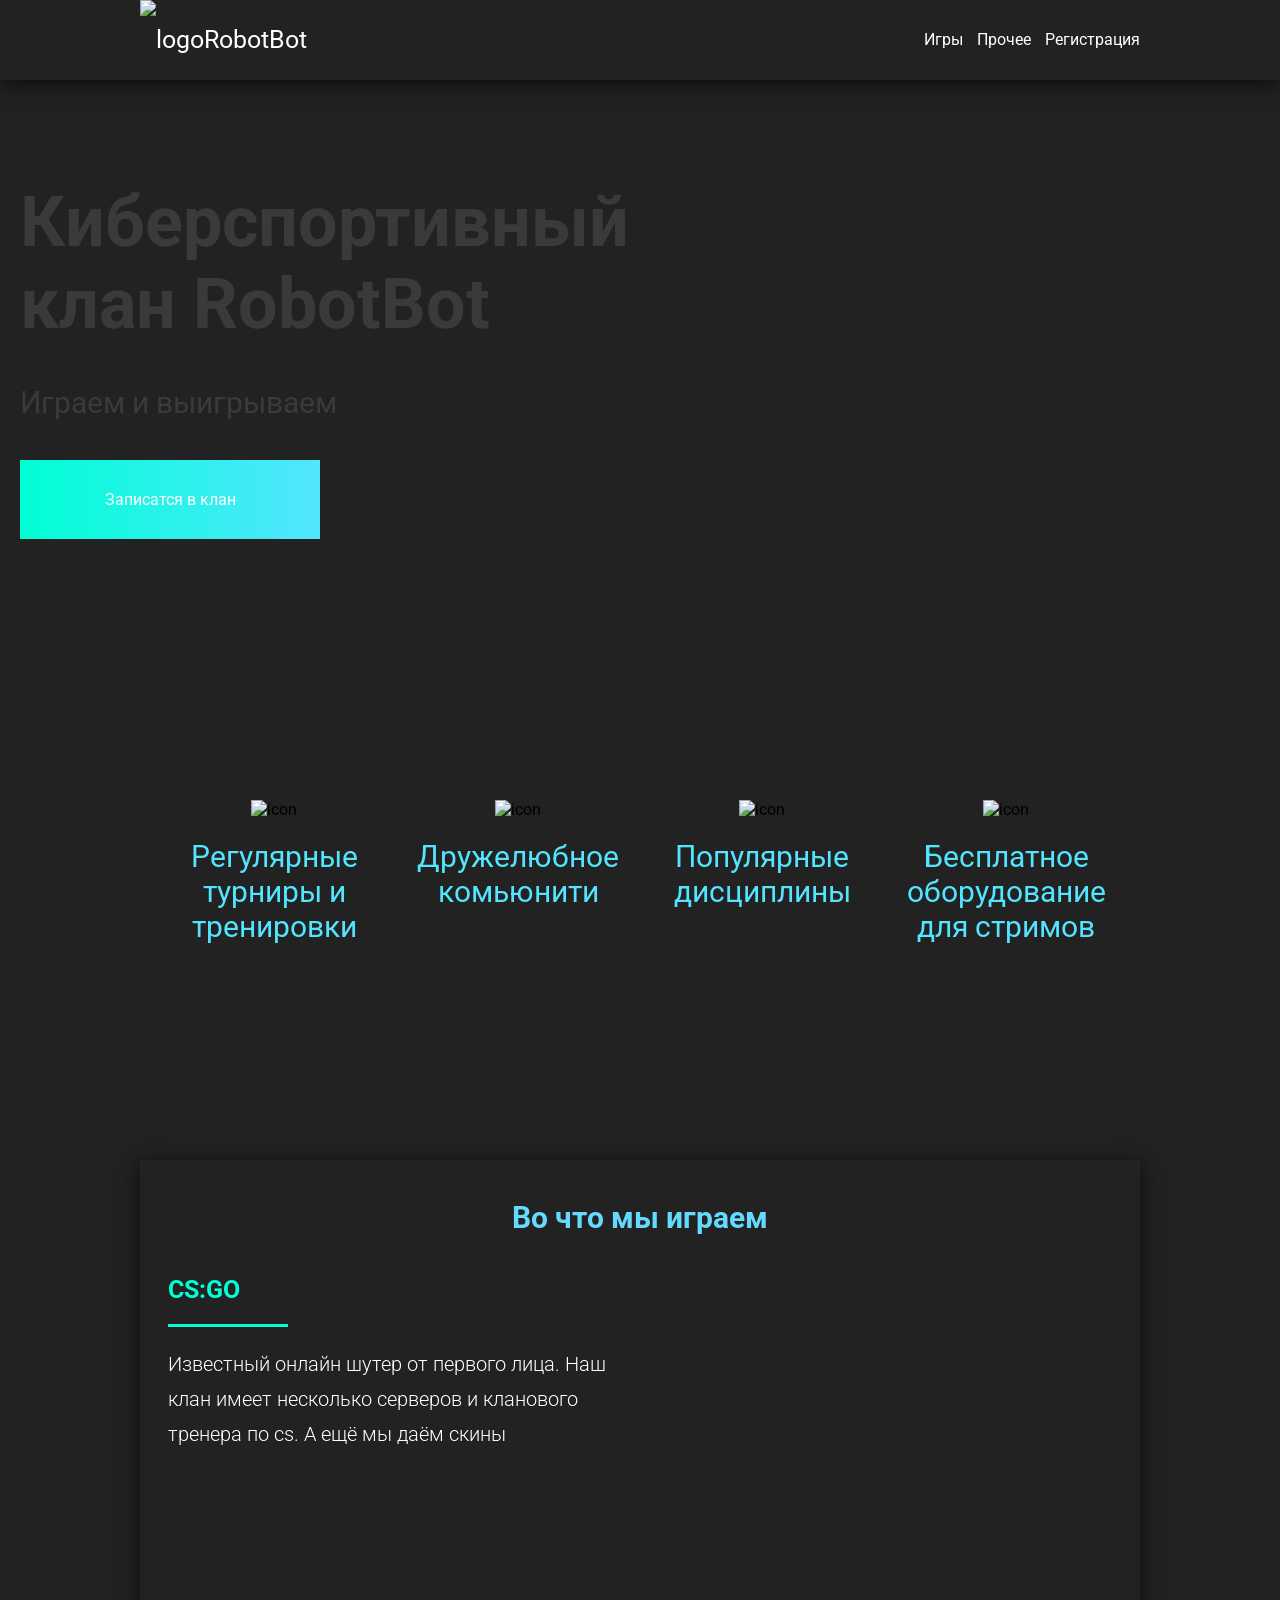
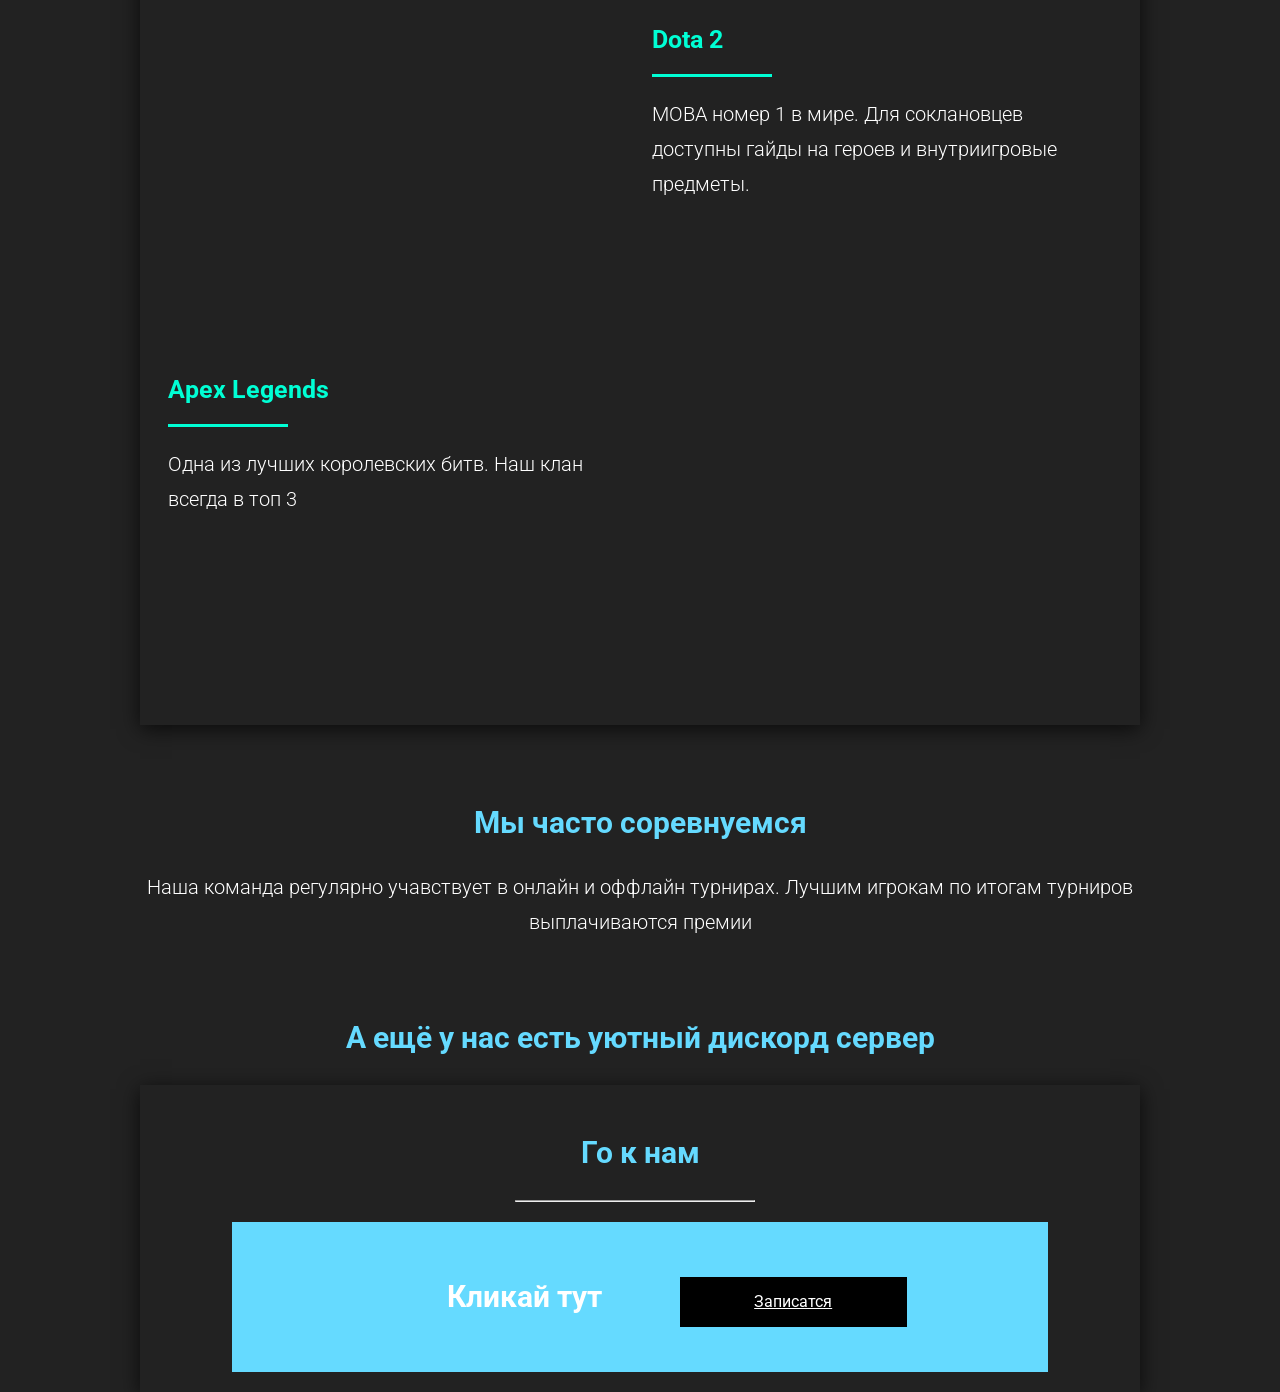
==== index.html @ 164caab8 "Update and rename landing.html to index.html" ====
<!DOCTYPE html>
<html lang="en">
<head>
    <meta charset="UTF-8">
    <meta name="viewport" content="width=device-width, initial-scale=1.0">
    <title>Document</title>
    <link rel="stylesheet" href="landing.css">
</head>
<body>
    <div class="navmenu">
        <div class="container">
            <a href="#" class="logo"><img src="img\icons\site_logo.svg" alt="logo"><span>RobotBot</span></a>
            <div class="navigation">
                <a href="#games" class="navitem">Игры</a>
                <a href="#competitive" class="navitem">Прочее</a>
                <a href="#server" class="navitem">Регистрация</a>
            </div>
        </div>
    </div>
    <div class="banner">
        <div class="bannercontent">
            <h1 class="bannertitle">Киберспортивный <br>клан RobotBot<br></h1>
            <p class="bannersubtitle">Играем и выигрываем</p>
            <a href="#" class="bannerbutton">Записатся в клан</a>
        </div>
    </div>
    <div class="about">
        <div class="container">
            <div class="aboutcard">
                <img class="aboutcardimg" src="img\icons\scope.svg" alt="icon">
                <p class="aboutcardtitle">Регулярные турниры и тренировки</p>
            </div>
            <div class="aboutcard">
                <img class="aboutcardimg" src="img\icons\friendly.svg" alt="icon">
                <p class="aboutcardtitle">Дружелюбное комьюнити</p>
            </div>
            <div class="aboutcard">
                <img class="aboutcardimg" src="img\icons\joystic.svg" alt="icon">
                <p class="aboutcardtitle">Популярные дисциплины</p>
            </div>
            <div class="aboutcard">
                <img class="aboutcardimg" src="img\icons\twitch.svg" alt="icon">
                <p class="aboutcardtitle">Бесплатное оборудование для стримов</p>
            </div>
        </div>
    </div>
    <div class="games" id="games">
        <div class="container gamescontainer">
            <h2 class="sectiontitle">Во что мы играем</h2>
            <div class="gamescard game1">
                <div class="gamecardcontent">
                    <h3 class="gametitle">CS:GO</h3>
                    <hr class="gamedevider">
                    <p class="gametext sectiontext">Известный онлайн шутер от первого лица. Наш клан имеет несколько серверов и кланового тренера по cs. А ещё мы даём скины</p>
                </div>
                <div class="gamescardimg"></div>
            </div> <!--Сделать ещё 2 карточки-->
            <div class="gamescard game2">
            <div class="gamescardimg2"></div>
            <div class="gamecardcontent">
                <h3 class="gametitle">Dota 2</h3>
                <hr class="gamedevider">
                <p class="gametext sectiontext">MOBA номер 1 в мире. Для соклановцев доступны гайды на героев и внутриигровые предметы.</p>
            </div>
        </div>
        <div class="gamescard game3">
            <div class="gamecardcontent">
                <h3 class="gametitle">Apex Legends</h3>
                <hr class="gamedevider">
                <p class="gametext sectiontext">Одна из лучших королевских битв. Наш клан всегда в топ 3</p>
            </div>
            <div class="gamescardimg3"></div>
        </div>
    </div>
    </div>
    <div class="competitive" id="competitive">
        <div class="container">
        <h2 class="sectiontitle">Мы часто соревнуемся</h2>
        <p class="sectiontext">Наша команда регулярно учавствует в онлайн и оффлайн турнирах. Лучшим игрокам по итогам турниров выплачиваются премии</p>
        </div>
    </div>
    <div class="server" id="server">
        <h2 class="sectiontitle">А ещё у нас есть уютный дискорд сервер</h2>
        <div class="container sevcontainer">
            <h2 class="sectiontitle">Го к нам</h2>
            <hr>
            <div class="reg">
                <p>Кликай тут</p>
                <a class="register" href="form.html">Записатся</a>
            </div>
        </div>
</body>
</html>
---- landing.css ----
@import url('https://fonts.googleapis.com/css2?family=Atkinson+Hyperlegible+Mono:ital,wght@0,200..800;1,200..800&family=Domine:wght@400..700&family=Jersey+10&family=Montserrat:ital,wght@0,100..900;1,100..900&family=Orbitron:wght@400..900&family=Roboto:ital,wght@0,100..900;1,100..900&family=Tektur:wght@400..900&family=Tiny5&family=UnifrakturMaguntia&display=swap');
*{
    margin: 0;
    padding: 0;
    box-sizing: border-box;
    font-family: 'Roboto', sans-serif;
}
.container{
    max-width: 1000px;
    margin: 0 auto;
}
.sectiontitle{
    font-size: 30px;
    font-weight: 700;
    color: #65DAFF;
    margin: 30px 0;
}
.sevcontainer{
    box-shadow: 0 4px 20px rgba(0,0,0,0.7);
    background-color: #222222;
    padding: 20px;
}
.sevcontainer hr{
    width: 25%;
    margin: 30px 37% 20px 37%;
}
.reg p{
    font-size: 30px;
    color: white;
    width: 40%;
    font-weight: bold;
    line-height: 90px;
    display: inline-block;
}
.reg a{
    width: 30%;
    display: inline-block;
    color: white;
    background-color: black;
    height: 50px;
    line-height: 50px;
}
.server{
    text-align: center;
}
.reg{
    background-color: #65DAFF;
    width: 85%;
    margin: auto;
    padding: 30px;
}
.sectiontext{
    font-size: 20px;
    font-weight: 300;
    line-height: 35px;
    color: white;
}
body{
    background-color: #222222;
    cursor: default;
}
.navmenu{
    position: fixed;
    background-color: #222222;
    width: 100%;
    height: 80px;
    box-shadow: 0 4px 20px rgba(0,0,0,0.7);
    z-index: 100;
    line-height: 80px;
}
.navitem{
    color: white;
    text-decoration: none;
    font-size: 16px;
    font-weight: 700px;
    margin-left: 10px;
    transition: 0.3s;
}
.navitem:hover{
    color: #65DAFF;
    text-shadow: 0 0 6px #65DAFF; 
}
.logo{
    color: white;
    text-decoration: none;
    font-size: 25px;
}
.navigation{
    float: right;
}   
.banner{
    height: 80vh;
    background: url("img/apex-legends-pathfinder-robot-emoticons-saluting-futuristic.jpg") center/cover no-repeat;
    position: relative;
}
.bannercontent{
    position: absolute;
    left: 0;
    top: 50%;
    transform: translateY(-50%);
}
.bannertitle{
    font-size: 70px;
    color: rgb(65, 65, 65);
    opacity: 0.8;
    margin-left: 20px;
}
.bannersubtitle{
    font-size: 30px;
    color: rgb(65, 65, 65);
    opacity: 0.8;
    margin-left: 20px;
    margin-top: 40px;
}
.bannerbutton{
    display: block;
    color: white;
    background-image: linear-gradient(90deg, rgb(0, 255, 213), rgb(83, 229, 255));
    text-decoration: none;
    padding: 30px;
    margin-left: 20px;
    margin-top: 40px;
    width: 300px;
    text-align: center;
    transition: 0.3s;
}
.bannerbutton:hover{
    transform: scale(1.2);
}
.bannerbutton:active{
    background-image: linear-gradient(90deg, #347083, #388065);
}
.about{
    height: 40vh;
    text-align: center;
}
.aboutcard{
    display: inline-block;
    width: 24%;
    margin-top: 80px;
    vertical-align: top;
    text-align: center;
    height: 160px;
}
.aboutcardtitle{
    margin-top: 20px;
    color: rgb(83, 229, 255);
    font-size: 30px;

}
.aboutcardimg{
    height: 100px;
}
.gamescontainer{
    margin-top: 80px;
    box-shadow: 0 4px 20px rgba(0,0,0,0.7);
    padding: 10px;
    text-align: center;
}
.gamescardimg{
    display: inline-block;
    background: url("img/csgo.jpg") left/cover no-repeat;
    width: 49%;
    height: 350px;
    vertical-align: top;
}
.gamescardimg2{
    display: inline-block;
    background: url("img/dota2.jpg") left/cover no-repeat;
    width: 49%;
    height: 350px;
    vertical-align: top;
}
.gamescardimg3{
    display: inline-block;
    background: url("img/apex.jpg") left/cover no-repeat;
    width: 49%;
    height: 350px;
    vertical-align: top;
}
.gamecardcontent{
    display: inline-block;
    width: 49%;
    min-height: 350px;
    vertical-align: top;
}
.gametitle{
    color: rgb(0, 255, 213);
    font-size: 25px;
}
.gamedevider{
    width: 120px;
    background: rgb(0, 255, 213);
    height: 3px;
    border: none;
    margin: 20px 0;
}
.gamecardcontent{
    text-align: left;
    padding: 10px;
}
.competitive{
    text-align: center;
    margin: 80px 0;
}
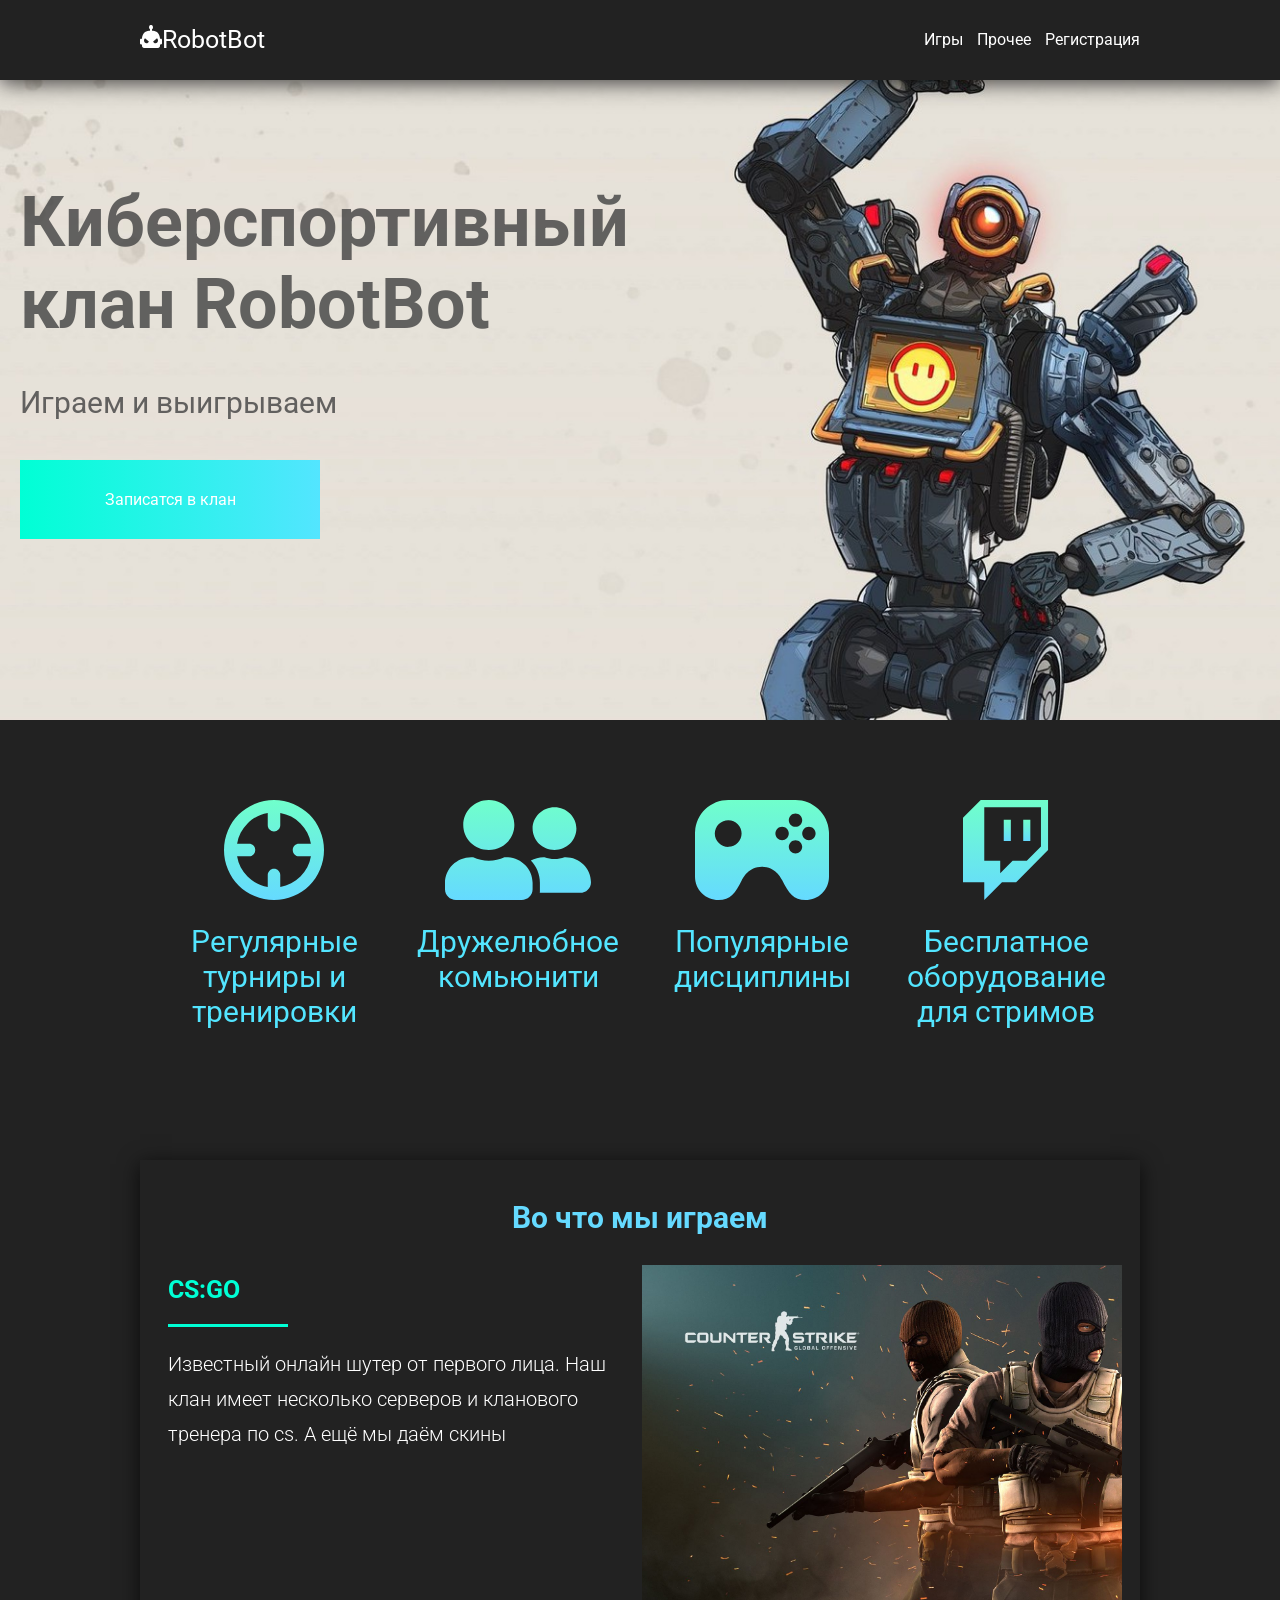
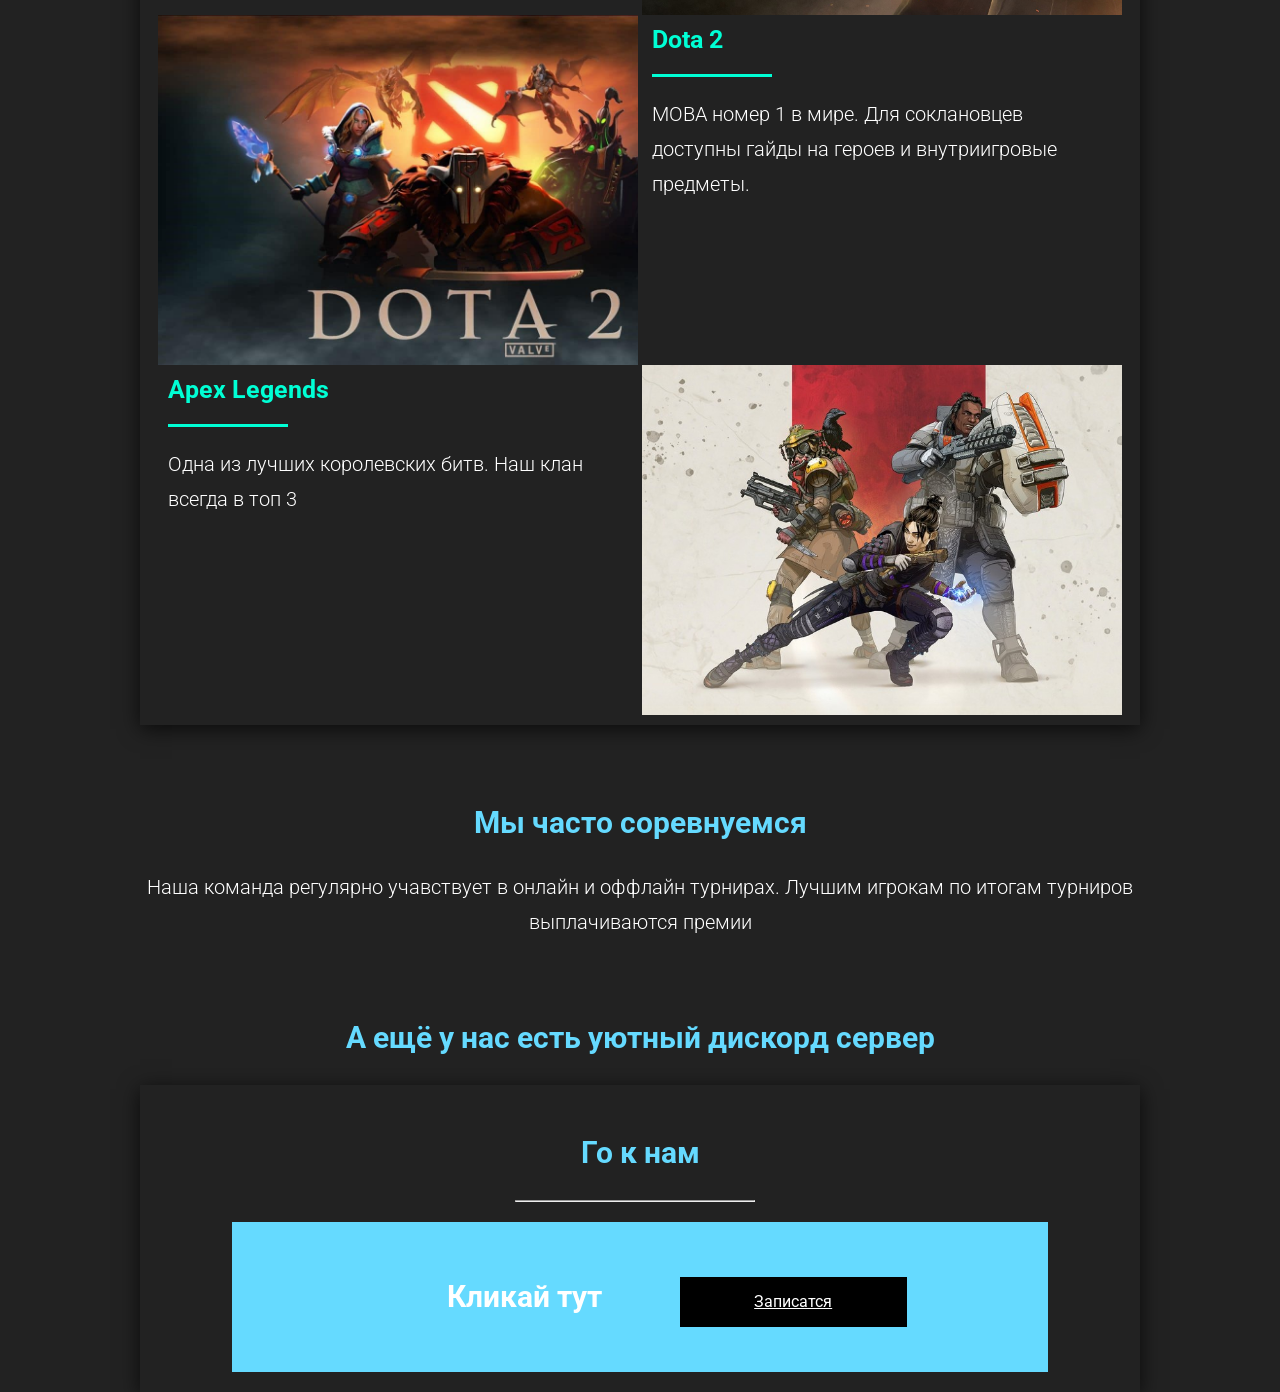
==== commit 40967742: "Add files via upload" ====
--- a/index.html
+++ b/index.html
@@ -90,4 +90,4 @@
             </div>
         </div>
 </body>
-</html>
+</html>
--- a/landing.css
+++ b/landing.css
@@ -204,3 +204,76 @@
     margin: 80px 0;
 }
 
+@media(max-width: 1200px){
+    .navigation{
+        float: none;
+    }
+    .navitem{
+        display: block;
+        line-height: 40px;
+    }
+    .navmenu{
+        height: fit-content;
+        padding: 5px;
+        top: 0;
+    }
+    .banner{
+        height: 100vh;
+        margin-top: 200px;
+    }
+    .bannertitle{
+        font-size: 40px;
+    }
+    .bannersubtitle{
+        font-size: 20px;
+    }
+    .bannercontent{
+        width: 100%;
+        padding: 0 20px;
+        text-align: center;
+    }
+    .aboutcardimg{
+        height: 50px;
+    }
+    .aboutcardtitle{
+        font-size: 15px;
+    }
+    .bannerbutton{
+        margin: 20px auto;
+    }
+    .about{
+        height: 25vh;
+    }
+    .gamescardimg{
+        display: block;
+        width: 100%;
+        background-position: center;
+    }
+    .gamescardimg2{
+        display: block;
+        width: 100%;
+        background-position: center;
+    }
+    .gamescardimg3{
+        display: block;
+        width: 100%;
+        background-position: center;
+    }
+    .gamecardcontent{
+        width: 100%;
+        min-height: 200px;
+    }
+    .register{
+        text-decoration: none;
+    }
+    .reg p{
+        display: block;
+        width: 100%;
+        line-height: 50px;
+    }
+    .reg a{
+        display: block;
+        width: 100%;
+        margin-top: 10px;
+    }
+}
